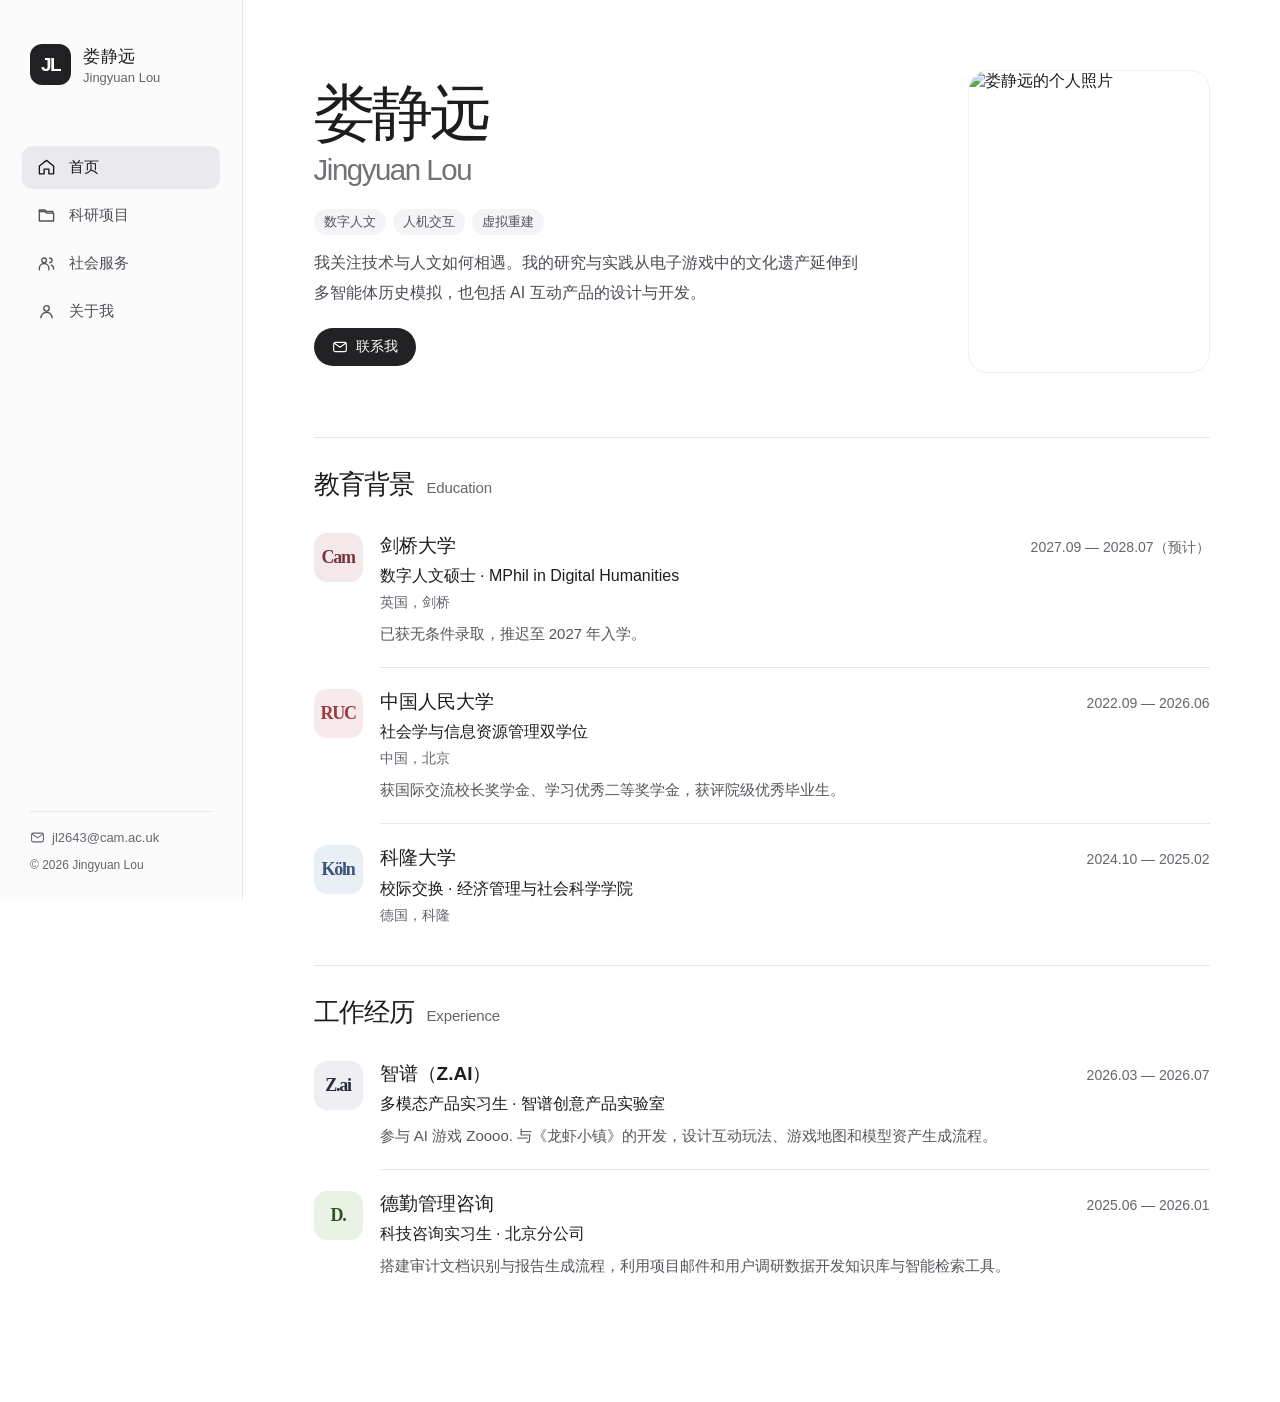
==== index.html @ 377d7ac9 "Publish personal website and visual editor" ====
<!doctype html>
<html lang="zh-CN">
<head>
  <meta charset="utf-8">
  <meta name="viewport" content="width=device-width, initial-scale=1">
  <meta name="theme-color" content="#ffffff">
  <meta name="description" content="娄静远的个人网站，记录数字人文、游戏与虚拟重建方向的研究、教育及工作经历。">
  <title>娄静远 · 个人网站</title>
  <link rel="icon" href="data:image/svg+xml,%3Csvg xmlns='http://www.w3.org/2000/svg' viewBox='0 0 64 64'%3E%3Crect width='64' height='64' rx='16' fill='%231d1d1f'/%3E%3Ctext x='32' y='43' text-anchor='middle' font-family='Arial' font-size='34' fill='white'%3EJL%3C/text%3E%3C/svg%3E">
  <link rel="stylesheet" href="style.css">
  <script defer src="content.js"></script>
  <script defer src="site.js"></script>
</head>
<body>
  <a class="skip" href="#content">跳到正文</a>
  <aside>
    <a class="identity" href="#home" aria-label="返回首页"><span class="monogram"></span><span><b id="side-name"></b><small id="side-english" lang="en"></small></span></a>
    <nav aria-label="主导航"></nav>
    <div class="side-foot"><a id="side-email"></a><small id="copyright"></small></div>
  </aside>
  <main id="content" tabindex="-1"></main>
  <noscript>请启用 JavaScript 查看个人主页。</noscript>
</body>
</html>
---- style.css ----
:root {
  font-family: -apple-system, BlinkMacSystemFont, "Inter", "PingFang SC", "Microsoft YaHei", sans-serif;
  color: #1d1d1f;
  background: white;
  --muted: #65656c;
  --line: #e7e7ea;
  --side: clamp(208px, 19vw, 268px);
  font-synthesis: none;
  -webkit-font-smoothing: antialiased;
}
* { box-sizing: border-box; }
body { margin: 0; }
a { color: inherit; text-decoration: none; }
a:focus-visible { outline: 3px solid #3980d3; outline-offset: 4px; }
svg { width: 19px; height: 19px; flex: none; }
p, h1, h2, h3, figure { margin: 0; }
aside {
  position: fixed; inset: 0 auto 0 0; width: var(--side); background: #fbfbfc;
  border-right: 1px solid var(--line); padding: 44px 22px 28px;
  display: flex; flex-direction: column; z-index: 2;
}
.identity { display: flex; align-items: center; gap: 12px; margin: 0 8px; align-self: flex-start; }
.monogram {
  width: 41px; height: 41px; display: grid; place-items: center; border-radius: 12px;
  background: #212124; color: #fff; font-size: 19px; font-weight: 600; letter-spacing: -1.6px;
}
.identity b { display: block; font-size: 17px; letter-spacing: .04em; }
.identity small { display: block; color: var(--muted); font-size: 13px; margin-top: 2px; }
nav { display: grid; gap: 5px; margin-top: 61px; }
nav a { display: flex; gap: 13px; align-items: center; padding: 12px 15px; border-radius: 10px; color: #505057; font-size: 15px; }
nav a:hover { background: #f0f0f2; }
nav a[aria-current] { background: #eaeaee; color: #171719; font-weight: 600; }
.side-foot { margin: auto 8px 0; border-top: 1px solid var(--line); padding-top: 18px; color: var(--muted); }
.side-foot a { display: inline-flex; align-items: center; gap: 7px; font-size: 13px; }
.side-foot svg { width: 15px; height: 15px; }
.side-foot small { display: block; font-size: 12px; margin-top: 9px; }
main { margin-left: var(--side); padding: clamp(44px, 5.5vw, 84px) clamp(32px, 5.5vw, 94px) 85px; outline: none; }
main > * { max-width: 1040px; margin-inline: auto; }
.hero { display: grid; grid-template-columns: minmax(0, 1fr) minmax(150px, 27%); gap: clamp(25px, 4.5vw, 80px); align-items: center; padding-bottom: clamp(44px, 5vw, 74px); }
h1 { font-size: clamp(45px, 4.8vw, 76px); line-height: 1.15; letter-spacing: -.045em; font-weight: 680; }
.english-name { margin-top: 5px; font-size: clamp(24px, 2.3vw, 36px); color: #717177; letter-spacing: -.05em; font-weight: 450; }
.topics { display: flex; flex-wrap: wrap; gap: 7px; margin: 22px 0 13px; }
.topics span { padding: 4px 10px; font-size: 13px; color: #525258; background: #f4f4f6; border-radius: 99px; }
.intro, article p { font-size: 16px; line-height: 1.85; color: #4c4c53; }
.intro { max-width: 34em; }
.button { display: inline-flex; align-items: center; gap: 8px; padding: 10px 18px; background: #222225; border-radius: 50px; color: white; font-size: 14px; font-weight: 550; margin-top: 20px; }
.button:hover { background: #424247; }
.button svg { width: 16px; height: 16px; }
.portrait { display: block; width: 100%; max-width: 260px; justify-self: end; aspect-ratio: 4/5; object-fit: cover; object-position: center 28%; border-radius: 20px; border: 1px solid #efeff1; }
.history { padding: 29px 0 6px; border-top: 1px solid var(--line); }
.section-title { display: flex; align-items: baseline; gap: 12px; }
.section-title h2, article h2 { font-size: clamp(21px, 2vw, 29px); font-weight: 650; line-height: 1.4; letter-spacing: -.03em; }
.section-title span { font-size: 15px; color: var(--muted); letter-spacing: -.01em; }
.entries { list-style: none; padding: 0; margin: 9px 0 12px; }
.entry { display: flex; gap: 17px; padding-top: 21px; }
.seal { flex: none; display: grid; place-items: center; width: 49px; height: 49px; border-radius: 13px; font-family: Georgia, serif; font-size: 18px; letter-spacing: -.07em; font-weight: 600; }
.wine { background: #f3e9ea; color: #79353f; }
.red { background: #f8eaea; color: #993d43; }
.blue { background: #e9eff5; color: #385576; }
.ink { background: #eeeef3; color: #282a40; }
.green { background: #eaf2e6; color: #355128; }
.entry-body { flex: 1; min-width: 0; padding-bottom: 20px; border-bottom: 1px solid var(--line); }
.entry:last-child .entry-body { border: 0; }
.entry-heading { display: flex; align-items: baseline; justify-content: space-between; flex-wrap: wrap; gap: 4px 12px; }
.entry h3 { font-size: 19px; font-weight: 650; }
.date, .meta, .place, figcaption { color: var(--muted); font-size: 14px; line-height: 1.65; }
.date { font-variant-numeric: tabular-nums; }
.role { margin-top: 5px; font-size: 16px; line-height: 1.5; }
.place { margin-top: 3px; }
.note { margin-top: 7px; font-size: 15px; line-height: 1.75; color: #56565c; }
.page-title { border-bottom: 1px solid var(--line); padding-bottom: 35px; }
.page-title h1 { font-size: clamp(38px, 4vw, 60px); }
.page-title p { font-size: 22px; color: var(--muted); margin-top: 7px; letter-spacing: -.03em; }
article { border-bottom: 1px solid var(--line); padding: 28px 0; }
article:last-child { border-bottom: 0; }
article h2 { font-size: clamp(19px, 1.65vw, 24px); }
article p { margin-top: 10px; max-width: 48em; }
.meta { margin: 5px 0; }
.meta i { font-style: normal; margin-inline: 8px; }
.links { display: flex; flex-wrap: wrap; gap: 8px 18px; }
.links:not(:empty) { margin-top: 14px; }
.external { display: inline-flex; gap: 6px; align-items: center; font-size: 14px; color: #245a95; }
.external:hover, .side-foot a:hover { text-decoration: underline; }
.external svg { width: 16px; height: 16px; }
figure { margin-top: 18px; }
figure img { border-radius: 12px; max-width: 100%; max-height: 540px; display: block; }
figcaption { margin-top: 5px; }
.skip { position: fixed; left: 12px; top: -100px; z-index: 5; background: #fff; padding: 12px; }
.skip:focus { top: 12px; }
@media (max-width: 790px) {
  aside { position: sticky; top: 0; width: 100%; background: rgb(255 255 255 / 96%); border-right: 0; border-bottom: 1px solid var(--line); padding: 8px 16px; }
  .identity, .side-foot { display: none; }
  nav { display: flex; justify-content: center; margin: 0; gap: 5px; }
  nav a { padding: 10px 13px; gap: 7px; }
  main { margin-left: 0; padding: 40px 6vw 60px; }
}
@media (max-width: 520px) {
  aside { padding-inline: 6px; }
  nav { justify-content: space-around; gap: 0; }
  nav a { font-size: 14px; padding: 10px 7px; gap: 5px; }
  nav svg { width: 16px; height: 16px; }
  .hero { grid-template-columns: minmax(0, 1fr) 94px; gap: 0 14px; align-items: start; padding-bottom: 36px; }
  .hero-text { display: contents; }
  .hero h1, .hero .english-name { grid-column: 1; }
  .portrait { grid-column: 2; grid-row: 1 / 3; border-radius: 13px; }
  .hero h1 { align-self: end; }
  .topics, .intro, .button { grid-column: 1 / -1; }
  .button { justify-self: start; }
  .entry { gap: 12px; }
  .seal { width: 39px; height: 39px; font-size: 15px; border-radius: 10px; }
  .entry-heading { display: grid; }
  .entry h3 { font-size: 18px; }
}
@media (max-width: 345px) { nav svg { display: none; } }
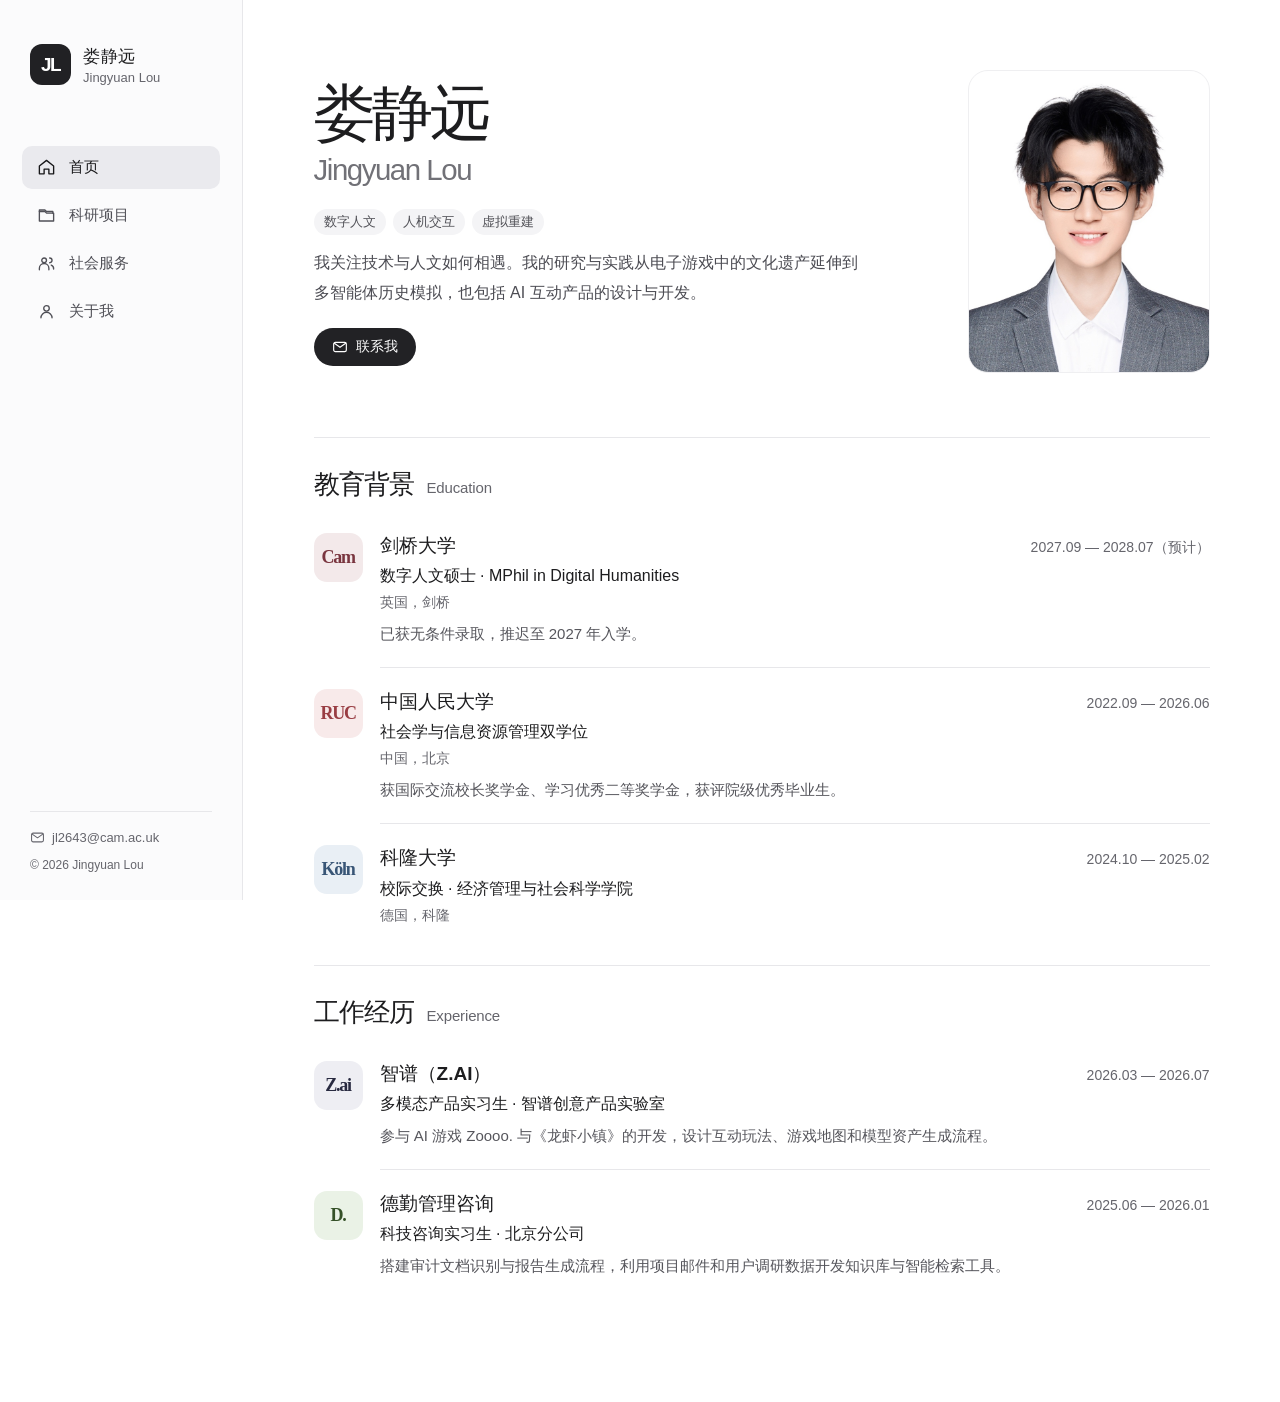
==== commit b538b958: "Add files via upload" ====
--- a/index.html
+++ b/index.html
@@ -9,6 +9,7 @@
   <link rel="icon" href="data:image/svg+xml,%3Csvg xmlns='http://www.w3.org/2000/svg' viewBox='0 0 64 64'%3E%3Crect width='64' height='64' rx='16' fill='%231d1d1f'/%3E%3Ctext x='32' y='43' text-anchor='middle' font-family='Arial' font-size='34' fill='white'%3EJL%3C/text%3E%3C/svg%3E">
   <link rel="stylesheet" href="style.css">
   <script defer src="content.js"></script>
+  <script defer src="profile.js"></script>
   <script defer src="site.js"></script>
 </head>
 <body>
--- a/style.css
+++ b/style.css
@@ -5,6 +5,8 @@
   --muted: #65656c;
   --line: #e7e7ea;
   --side: clamp(208px, 19vw, 268px);
+  --entry-image-size: 56px;
+  --article-image-width: clamp(84px, 27%, 224px);
   font-synthesis: none;
   -webkit-font-smoothing: antialiased;
 }
@@ -26,7 +28,7 @@
 }
 .identity b { display: block; font-size: 17px; letter-spacing: .04em; }
 .identity small { display: block; color: var(--muted); font-size: 13px; margin-top: 2px; }
-nav { display: grid; gap: 5px; margin-top: 61px; }
+nav { display: grid; gap: 5px; margin: 61px 0 12px; overflow-y: auto; }
 nav a { display: flex; gap: 13px; align-items: center; padding: 12px 15px; border-radius: 10px; color: #505057; font-size: 15px; }
 nav a:hover { background: #f0f0f2; }
 nav a[aria-current] { background: #eaeaee; color: #171719; font-weight: 600; }
@@ -42,17 +44,25 @@
 .topics { display: flex; flex-wrap: wrap; gap: 7px; margin: 22px 0 13px; }
 .topics span { padding: 4px 10px; font-size: 13px; color: #525258; background: #f4f4f6; border-radius: 99px; }
 .intro, article p { font-size: 16px; line-height: 1.85; color: #4c4c53; }
+.intro, .note, .role, .meta, article p, figcaption { white-space: pre-wrap; overflow-wrap: anywhere; }
 .intro { max-width: 34em; }
 .button { display: inline-flex; align-items: center; gap: 8px; padding: 10px 18px; background: #222225; border-radius: 50px; color: white; font-size: 14px; font-weight: 550; margin-top: 20px; }
 .button:hover { background: #424247; }
 .button svg { width: 16px; height: 16px; }
-.portrait { display: block; width: 100%; max-width: 260px; justify-self: end; aspect-ratio: 4/5; object-fit: cover; object-position: center 28%; border-radius: 20px; border: 1px solid #efeff1; }
+.portrait { width: 100%; max-width: 260px; justify-self: end; aspect-ratio: 4/5; border-radius: 20px; border: 1px solid #efeff1; }
 .history { padding: 29px 0 6px; border-top: 1px solid var(--line); }
 .section-title { display: flex; align-items: baseline; gap: 12px; }
 .section-title h2, article h2 { font-size: clamp(21px, 2vw, 29px); font-weight: 650; line-height: 1.4; letter-spacing: -.03em; }
 .section-title span { font-size: 15px; color: var(--muted); letter-spacing: -.01em; }
 .entries { list-style: none; padding: 0; margin: 9px 0 12px; }
 .entry { display: flex; gap: 17px; padding-top: 21px; }
+.crop-frame { display: block; position: relative; overflow: hidden; background: #f5f5f7; }
+.crop-frame img {
+  position: absolute; inset: 0; width: 100%; height: 100%;
+  object-fit: cover; object-position: var(--crop-x) var(--crop-y);
+  transform: scale(var(--crop-zoom)); transform-origin: var(--crop-x) var(--crop-y);
+}
+.entry-image { flex: none; width: var(--entry-image-size); height: var(--entry-image-size); border-radius: 10px; }
 .seal { flex: none; display: grid; place-items: center; width: 49px; height: 49px; border-radius: 13px; font-family: Georgia, serif; font-size: 18px; letter-spacing: -.07em; font-weight: 600; }
 .wine { background: #f3e9ea; color: #79353f; }
 .red { background: #f8eaea; color: #993d43; }
@@ -76,27 +86,29 @@
 article h2 { font-size: clamp(19px, 1.65vw, 24px); }
 article p { margin-top: 10px; max-width: 48em; }
 .meta { margin: 5px 0; }
-.meta i { font-style: normal; margin-inline: 8px; }
 .links { display: flex; flex-wrap: wrap; gap: 8px 18px; }
 .links:not(:empty) { margin-top: 14px; }
 .external { display: inline-flex; gap: 6px; align-items: center; font-size: 14px; color: #245a95; }
 .external:hover, .side-foot a:hover { text-decoration: underline; }
 .external svg { width: 16px; height: 16px; }
-figure { margin-top: 18px; }
-figure img { border-radius: 12px; max-width: 100%; max-height: 540px; display: block; }
-figcaption { margin-top: 5px; }
+.illustrated { display: flex; gap: 17px; }
+.article-text { min-width: 0; flex: 1; overflow-wrap: anywhere; }
+.entry-images { flex: none; width: var(--article-image-width); display: grid; grid-auto-rows: 1fr; gap: 8px; }
+.entry-images figure { display: flex; flex-direction: column; }
+.article-image { min-height: 52px; flex: 1; border-radius: 12px; }
+.entry-images figcaption { margin-top: 3px; font-size: 12px; line-height: 1.35; overflow-wrap: anywhere; }
 .skip { position: fixed; left: 12px; top: -100px; z-index: 5; background: #fff; padding: 12px; }
 .skip:focus { top: 12px; }
 @media (max-width: 790px) {
   aside { position: sticky; top: 0; width: 100%; background: rgb(255 255 255 / 96%); border-right: 0; border-bottom: 1px solid var(--line); padding: 8px 16px; }
   .identity, .side-foot { display: none; }
-  nav { display: flex; justify-content: center; margin: 0; gap: 5px; }
-  nav a { padding: 10px 13px; gap: 7px; }
+  nav { display: flex; justify-content: safe center; margin: 0; gap: 5px; overflow: auto; }
+  nav a { flex: none; padding: 10px 13px; gap: 7px; white-space: nowrap; }
   main { margin-left: 0; padding: 40px 6vw 60px; }
 }
 @media (max-width: 520px) {
   aside { padding-inline: 6px; }
-  nav { justify-content: space-around; gap: 0; }
+  nav { gap: 0; }
   nav a { font-size: 14px; padding: 10px 7px; gap: 5px; }
   nav svg { width: 16px; height: 16px; }
   .hero { grid-template-columns: minmax(0, 1fr) 94px; gap: 0 14px; align-items: start; padding-bottom: 36px; }
@@ -106,7 +118,7 @@
   .hero h1 { align-self: end; }
   .topics, .intro, .button { grid-column: 1 / -1; }
   .button { justify-self: start; }
-  .entry { gap: 12px; }
+  .entry, .illustrated { gap: 12px; }
   .seal { width: 39px; height: 39px; font-size: 15px; border-radius: 10px; }
   .entry-heading { display: grid; }
   .entry h3 { font-size: 18px; }
